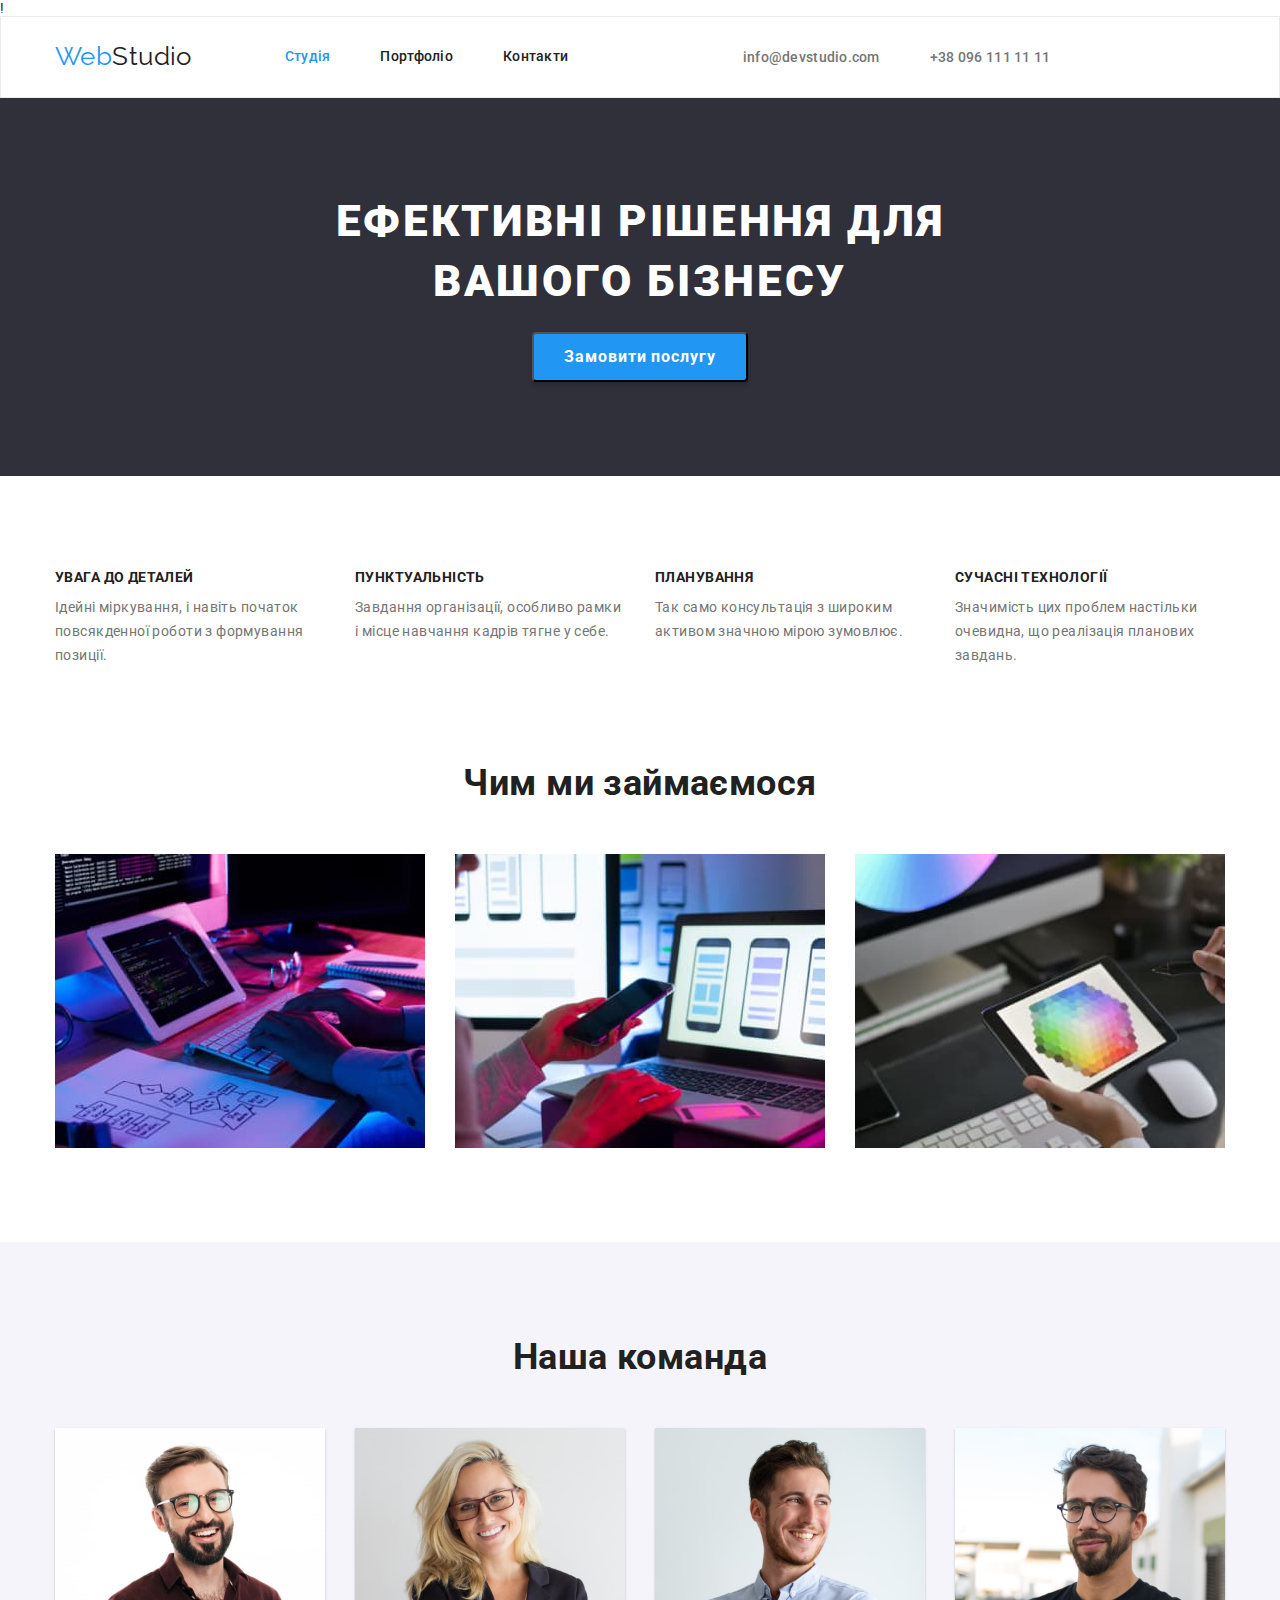
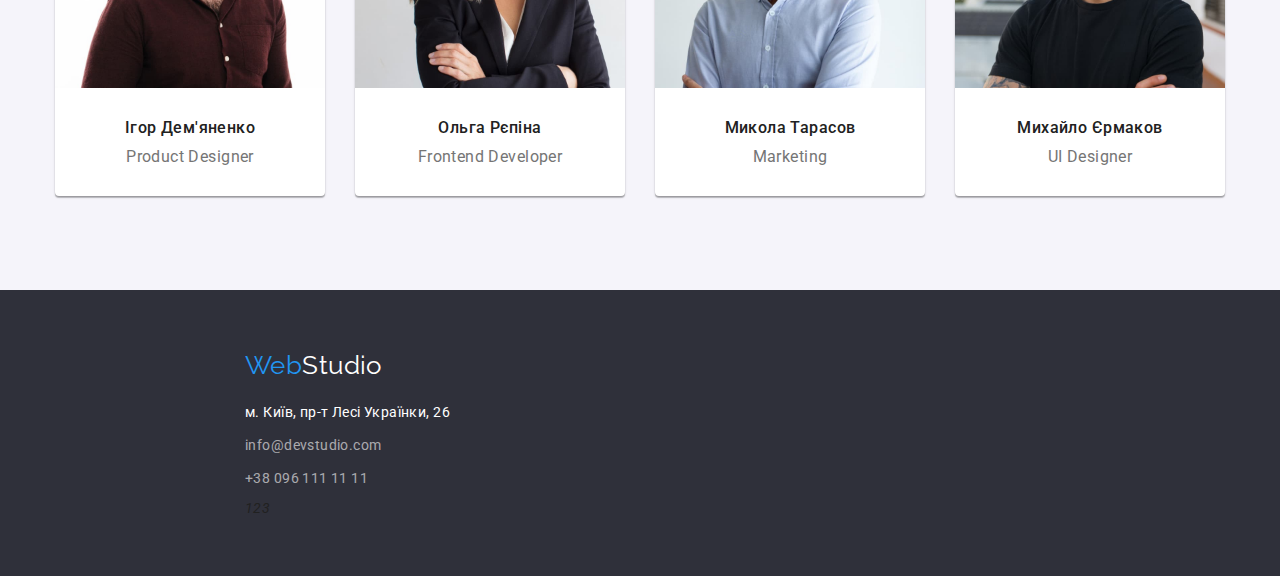
==== index.html @ 1dccf18c "123" ====
<!DOCTYPE html>
<html lang="uk">
	<head>
		<meta charset="UTF-8" />
		<meta http-equiv="X-UA-Compatible" content="IE=edge" />
		<meta name="viewport" content="width=device-width, initial-scale=1.0" />
		<title>Студія</title>
		<link rel="stylesheet" href="https://cdnjs.cloudflare.com/ajax/libs/modern-normalize/1.0.0/modern-normalize.min.css" />
		<link rel="stylesheet" href="./css/styles.css" />
		<link rel="preconnect" href="https://fonts.googleapis.com" />
		<link rel="preconnect" href="https://fonts.gstatic.com" crossorigin />
		<link href="https://fonts.googleapis.com/css2?family=Raleway:wght@700&family=Roboto:wght@400;500;700;900&display=swap" rel="stylesheet" />
		<link rel="stylesheet" href="./css/styles.css" />
	</head>
	!
	<body>
		<!--Шапка-->
		<header class="header">
			<div class="container flex">
				<nav class="flex site-nav">
					<!-- prett-ignore -->
					<a class="logo" href="./index.html"><span class="web">Web</span>Studio</a>
					<ul class="nav-list flex">
						<li class="nav-list-item">
							<a class="nav-link nav-link-current" href="./index.html">Студія</a>
						</li>
						<li class="nav-list-item"><a class="nav-link" href="./portfolio.html">Портфоліо</a></li>
						<li class="nav-list-item"><a class="nav-link" href="#">Контакти</a></li>
					</ul>
				</nav>
				<ul class="contacts-list-top flex">
					<li class="contacts-item">
						<a class="contacts" href="mailto:info@devstudio.com">info@devstudio.com</a>
					</li>
					<li class="contacts-item">
						<a class="contacts" href="tel:+380961111111">+38 096 111 11 11</a>
					</li>
				</ul>
			</div>
		</header>

		<main>
			<!--Секція Герой-->
			<section class="section hero">
				<div class="container">
					<h1 class="hero-headline">Ефективні рішення для вашого бізнесу</h1>
					<button class="hero-btn" type="button">Замовити послугу</button>
				</div>
			</section>
			<!--Секція з особливостями-->
			<section class="section">
				<div class="container">
					<h2 class="tittle-features">Особливості</h2>
					<ul class="features-list flex">
						<li class="features-list-item">
							<h3 class="subtitle-features">УВАГА ДО ДЕТАЛЕЙ</h3>
							<p class="desc-features">Ідейні міркування, і навіть початок повсякденної роботи з формування позиції.</p>
						</li>
						<li class="features-list-item">
							<h3 class="subtitle-features">ПУНКТУАЛЬНІСТЬ</h3>
							<p class="desc-features">Завдання організації, особливо рамки і місце навчання кадрів тягне у себе.</p>
						</li>
						<li class="features-list-item">
							<h3 class="subtitle-features">ПЛАНУВАННЯ</h3>
							<p class="desc-features">Так само консультація з широким активом значною мірою зумовлює.</p>
						</li>
						<li class="features-list-item">
							<h3 class="subtitle-features">СУЧАСНІ ТЕХНОЛОГІЇ</h3>
							<p class="desc-features">Значимість цих проблем настільки очевидна, що реалізація планових завдань.</p>
						</li>
					</ul>
				</div>
			</section>
			<!--Чим ми займаємося-->
			<section class="section our-job">
				<div class="container">
					<h2 class="our-job-tittle">Чим ми займаємося</h2>
					<ul class="our-job-list flex">
						<li class="job-demo">
							<img src="./images/code_writting.jpg" alt="code_writting" width="370" height="294" />
						</li>
						<li class="job-demo">
							<img src="./images/mobile_app.jpg" alt="mobile_app" width="370" height="294" />
						</li>
						<li class="job-demo">
							<img src="./images/java.jpg" alt="java" width="370" height="294" />
						</li>
					</ul>
				</div>
			</section>
			<!--Команда-->
			<section class="section our-team">
				<div class="container">
					<h2 class="section-tittle">Наша команда</h2>
					<ul class="our-team-list flex">
						<li class="team-card">
							<img src="./images/product_designer.jpg" alt="product_designer" width="270" height="260" />
							<div class="team-desc">
								<h3 class="team-members">Ігор Дем'яненко</h3>
								<p class="job-tittle" lang="en">Product Designer</p>
							</div>
						</li>
						<li class="team-card">
							<img src="./images/frontend_developer.jpg" alt="frontend_developer" width="270" height="260" />
							<div class="team-desc">
								<h3 class="team-members">Ольга Рєпіна</h3>
								<p class="job-tittle" lang="en">Frontend Developer</p>
							</div>
						</li>
						<li class="team-card">
							<img src="./images/marketing.jpg" alt="marketing" width="270" height="260" />
							<div class="team-desc">
								<h3 class="team-members">Микола Тарасов</h3>
								<p class="job-tittle" lang="en">Marketing</p>
							</div>
						</li>
						<li class="team-card">
							<img src="./images/ui_designer.jpg" alt="ui_designer" width="270" height="260" />
							<div class="team-desc">
								<h3 class="team-members">Михайло Єрмаков</h3>
								<p class="job-tittle" lang="en">UI Designer</p>
							</div>
						</li>
					</ul>
				</div>
			</section>
		</main>
		<!--Підвал-->
		<footer class="footer">
			<div class="container">
				<!-- prettier-ignore -->
				<a class="logo logo-footer" href="./index.html"><span class="web">Web</span>Studio</a>
				<address class="footer-address">
					<ul class="contacts-footer-list">
						<li class="contacts-footer-item">
							<a class="city-address" href="">м. Київ, пр-т Лесі Українки, 26</a>
						</li>
						<li class="contacts-footer-item">
							<a class="contacts-footer" href="mailto:info@devstudio.com">info@devstudio.com</a>
						</li>
						<li class="contacts-footer-item">
							<a class="contacts-footer" href="tel:+380961111111">+38 096 111 11 11</a>
						</li>
					</ul>
     123
				</address>
			</div>
		</footer>
	</body>
</html>
---- css/styles.css ----
:root {
	--main-black: #212121;
	--main-grey: #757575;
	--main-white: #ffffff;
	--main-blue: #2196f3;
	--font-weight-bold: 700;
	--font-weight-regular: 500;
	--font-size-main: 16px;
}

a,
ul,
h1,
h2,
h3,
p {
	margin: 0px;
	padding: 0px;
}

img {
	display: block;
}

body {
	font-family: Roboto;
	font-size: 14px;
	letter-spacing: 0.03em;
	color: var(--main-black);
	background: var(--main-white);
}

a {
	text-decoration: none;
	color: inherit;
}

ul {
	list-style: none;
}

.container {
	padding: 0px 15px;
	width: 1200px;
	margin: 0 auto;

}

.section {
	padding: 94px 0;
}

/* Навігація */
.header {
	border: 1px solid #ECECEC;

}

.site-nav {
	display: inherit;
}

.flex {
	display: flex;
}

.logo {
	font-family: Raleway;
	font-weight: var(--font-weght-bold);
	font-size: 26px;
	line-height: 1.192;
	padding: 24px 0 25px;

}

.nav-list {
	margin-left: 93px;
}

.nav-link {
	display: block;
	font-weight: var(--font-weight-regular);
	line-height: 1.14;
	color: var(--main-black);
	letter-spacing: 0.02em;
	padding: 32px 0px 32px;
}

.nav-list-item:nth-child(n+2),
.contacts-item:nth-child(2) {
	margin-left: 50px;
}

.web,
.nav-link-current {
	color: var(--main-blue);
}

.nav-link:hover,
.nav-link:focus {
	color: var(--main-blue);
}

.contacts-list-top {
	margin: 0 auto;
}

.contacts {
	display: block;
	padding: 32px 0px 32px;
	line-height: 16px;
	color: var(--main-grey);
	font-weight: var(--font-weight-regular);
	line-height: 1.145;
	letter-spacing: 0.02em;
}

.contacts:hover,
.contacts:focus {
	color: var(--main-grey);
	color: var(--main-blue);
}

/* Герой */
.hero {
	text-align: center;
	background: #2f303a;
	padding: 200 0;
	margin: 0 auto;
}

.hero-headline {
	text-transform: uppercase;
	font-size: 44px;
	line-height: 1.36;
	color: var(--main-white);
	font-weight: 900;
	letter-spacing: 0.06em;
	width: 696px;
	margin: 0 auto;
	margin-bottom: 20px;
}

.hero-btn {
	font-family: inherit;
	font-weight: var(--font-weight-bold);
	font-size: var(--font-size-main);
	line-height: 1.875;
	letter-spacing: 0.06em;
	line-height: 1.88;
	height: 50px;
	width: 216px;
	color: var(--main-white);
	background: var(--main-blue);
	box-shadow: 0px 4px 4px rgba(0, 0, 0, 0.15);
	border-radius: 4px;
	align-items: center;
}

.hero-btn:hover,
.hero-btn:focus {
	color: var(--main-black);
	background: #f5f4fa;
	cursor: pointer;
}

/* Особливості */

.features-list-item {
	width: 270px;
	border-radius: nullpx;
	display: inline-block;
	flex-direction: row;
	text-align: left;

}

.tittle-features {
	display: none;
}

.subtitle-features {
	font-size: 14px;
	line-height: 1.14;

}

.desc-features {
	line-height: 1.71;
	color: var(--main-grey);
	width: 270px;
	margin-top: 10px;
}

/* Чим ми займаемося */
.our-job {
	text-align: center;
	padding-top: 0;
}

.our-job-tittle {
	font-size: 36px;
	line-height: 1.17;
}

.job-demo:nth-child(n+2),
.team-card:nth-child(n+2),
.features-list-item:nth-child(n+2) {
	margin-left: 30px;
}

/*Наша команда */
.our-team {
	text-align: center;
	background: #F5F4FA;

}

.section-tittle {
	font-size: 36px;
	line-height: 1.17;
}

.our-team-list,
.our-job-list {
	margin-top: 50px;
}

.team-card {
	background: #FFFFFF;
	box-shadow: 0px 1px 3px rgba(0, 0, 0, 0.12), 0px 1px 1px rgba(0, 0, 0, 0.14), 0px 2px 1px rgba(0, 0, 0, 0.2);
	border-radius: 0px 0px 4px 4px;
}

.team-desc {
	display: inline-block;
	padding: 30px 0 30px;
}

.team-card:nth-child(n+1) {
	font-weight: var(--font-weight-regular);
	font-size: var(--font-size-main);
	line-height: 1.187;
	flex-basis: 270px;
}

.team-members {
	font-weight: 500;
	font-size: 16px;
	text-align: center;
	margin-bottom: 10px;
}

.job-tittle {
	font-size: var(--font-size-main);
	font-weight: 400;
	line-height: 1.187;
	color: var(--main-grey);
}

/* Футер */
.footer {
	background: #2f303a;
	padding: 60px 230px;
	margin: 0 auto;
}

.city-address {
	line-height: 1.71;
	font-style: normal;
	color: var(--main-white);
}

.logo-footer {
	color: var(--main-white);
	padding: 0;
	margin-bottom: 20px;
}

.footer-address {
	margin-top: 20px;
}

.contacts-footer {
	color: rgba(255, 255, 255, 0.6);
	line-height: 24px;
	font-style: normal;
	line-height: 1.71;
	text-align: left;
}

.contacts-footer-item:nth-child(n+1) {
	padding-bottom: 9px;
}

/* Фільтри */

.main-projects-headline {
	display: none;
}

.filters {
	padding-bottom: 16px;
	justify-content: center;
}

.filters-btn:first-child {
	/* padding: 6px 25px; */
}

.filters-btn {
	font-size: var(--font-size-main);
	font-weight: var(--font-weight-regular);
	line-height: 26px;
	line-height: 1.625;
	color: var(--main-black);
	background: #f5f4fa;
	letter-spacing: 0.03em;
	text-align: center;
	border-radius: 4px;
	box-sizing: border-box;
	font-family: Roboto;
	border: none;
	padding: 6px 22px;
}

.filters-item:nth-child(n + 2) {
	margin-left: 8px;
}

.filters-btn:hover,
.filters-btn:hover {
	color: var(--main-white);
	background: var(--main-blue);
	cursor: pointer;
	box-sizing: border-box;
}

/* Проекти */
.projects-list {
	flex-wrap: wrap;
	margin-top: 34px;
	align-items: center;
}

.projects-item {
	flex-wrap: wrap;
	background: #FFFFFF;

}

.projects-item:nth-child(-n+6) {
	margin-bottom: 30px;
}

.projects-desc {
	margin-top: 0;

}

.projects-item:nth-child(3n+2) {
	margin-left: 30px;
	margin-right: 30px;
}

.projects-desc-block {
	font-size: var(--font-size-main);
	line-height: 1.875;
	color: var(--main-grey);
	padding: 20px 24px 20px;
	border: 1px solid #EEEEEE;
	border-top: none;
}

.projects-headline {
	font-size: 18px;
	line-height: 2;
	letter-spacing: 0.06em;
}
---- css/styles.css ----
:root {
	--main-black: #212121;
	--main-grey: #757575;
	--main-white: #ffffff;
	--main-blue: #2196f3;
	--font-weight-bold: 700;
	--font-weight-regular: 500;
	--font-size-main: 16px;
}

a,
ul,
h1,
h2,
h3,
p {
	margin: 0px;
	padding: 0px;
}

img {
	display: block;
}

body {
	font-family: Roboto;
	font-size: 14px;
	letter-spacing: 0.03em;
	color: var(--main-black);
	background: var(--main-white);
}

a {
	text-decoration: none;
	color: inherit;
}

ul {
	list-style: none;
}

.container {
	padding: 0px 15px;
	width: 1200px;
	margin: 0 auto;

}

.section {
	padding: 94px 0;
}

/* Навігація */
.header {
	border: 1px solid #ECECEC;

}

.site-nav {
	display: inherit;
}

.flex {
	display: flex;
}

.logo {
	font-family: Raleway;
	font-weight: var(--font-weght-bold);
	font-size: 26px;
	line-height: 1.192;
	padding: 24px 0 25px;

}

.nav-list {
	margin-left: 93px;
}

.nav-link {
	display: block;
	font-weight: var(--font-weight-regular);
	line-height: 1.14;
	color: var(--main-black);
	letter-spacing: 0.02em;
	padding: 32px 0px 32px;
}

.nav-list-item:nth-child(n+2),
.contacts-item:nth-child(2) {
	margin-left: 50px;
}

.web,
.nav-link-current {
	color: var(--main-blue);
}

.nav-link:hover,
.nav-link:focus {
	color: var(--main-blue);
}

.contacts-list-top {
	margin: 0 auto;
}

.contacts {
	display: block;
	padding: 32px 0px 32px;
	line-height: 16px;
	color: var(--main-grey);
	font-weight: var(--font-weight-regular);
	line-height: 1.145;
	letter-spacing: 0.02em;
}

.contacts:hover,
.contacts:focus {
	color: var(--main-grey);
	color: var(--main-blue);
}

/* Герой */
.hero {
	text-align: center;
	background: #2f303a;
	padding: 200 0;
	margin: 0 auto;
}

.hero-headline {
	text-transform: uppercase;
	font-size: 44px;
	line-height: 1.36;
	color: var(--main-white);
	font-weight: 900;
	letter-spacing: 0.06em;
	width: 696px;
	margin: 0 auto;
	margin-bottom: 20px;
}

.hero-btn {
	font-family: inherit;
	font-weight: var(--font-weight-bold);
	font-size: var(--font-size-main);
	line-height: 1.875;
	letter-spacing: 0.06em;
	line-height: 1.88;
	height: 50px;
	width: 216px;
	color: var(--main-white);
	background: var(--main-blue);
	box-shadow: 0px 4px 4px rgba(0, 0, 0, 0.15);
	border-radius: 4px;
	align-items: center;
}

.hero-btn:hover,
.hero-btn:focus {
	color: var(--main-black);
	background: #f5f4fa;
	cursor: pointer;
}

/* Особливості */

.features-list-item {
	width: 270px;
	border-radius: nullpx;
	display: inline-block;
	flex-direction: row;
	text-align: left;

}

.tittle-features {
	display: none;
}

.subtitle-features {
	font-size: 14px;
	line-height: 1.14;

}

.desc-features {
	line-height: 1.71;
	color: var(--main-grey);
	width: 270px;
	margin-top: 10px;
}

/* Чим ми займаемося */
.our-job {
	text-align: center;
	padding-top: 0;
}

.our-job-tittle {
	font-size: 36px;
	line-height: 1.17;
}

.job-demo:nth-child(n+2),
.team-card:nth-child(n+2),
.features-list-item:nth-child(n+2) {
	margin-left: 30px;
}

/*Наша команда */
.our-team {
	text-align: center;
	background: #F5F4FA;

}

.section-tittle {
	font-size: 36px;
	line-height: 1.17;
}

.our-team-list,
.our-job-list {
	margin-top: 50px;
}

.team-card {
	background: #FFFFFF;
	box-shadow: 0px 1px 3px rgba(0, 0, 0, 0.12), 0px 1px 1px rgba(0, 0, 0, 0.14), 0px 2px 1px rgba(0, 0, 0, 0.2);
	border-radius: 0px 0px 4px 4px;
}

.team-desc {
	display: inline-block;
	padding: 30px 0 30px;
}

.team-card:nth-child(n+1) {
	font-weight: var(--font-weight-regular);
	font-size: var(--font-size-main);
	line-height: 1.187;
	flex-basis: 270px;
}

.team-members {
	font-weight: 500;
	font-size: 16px;
	text-align: center;
	margin-bottom: 10px;
}

.job-tittle {
	font-size: var(--font-size-main);
	font-weight: 400;
	line-height: 1.187;
	color: var(--main-grey);
}

/* Футер */
.footer {
	background: #2f303a;
	padding: 60px 230px;
	margin: 0 auto;
}

.city-address {
	line-height: 1.71;
	font-style: normal;
	color: var(--main-white);
}

.logo-footer {
	color: var(--main-white);
	padding: 0;
	margin-bottom: 20px;
}

.footer-address {
	margin-top: 20px;
}

.contacts-footer {
	color: rgba(255, 255, 255, 0.6);
	line-height: 24px;
	font-style: normal;
	line-height: 1.71;
	text-align: left;
}

.contacts-footer-item:nth-child(n+1) {
	padding-bottom: 9px;
}

/* Фільтри */

.main-projects-headline {
	display: none;
}

.filters {
	padding-bottom: 16px;
	justify-content: center;
}

.filters-btn:first-child {
	/* padding: 6px 25px; */
}

.filters-btn {
	font-size: var(--font-size-main);
	font-weight: var(--font-weight-regular);
	line-height: 26px;
	line-height: 1.625;
	color: var(--main-black);
	background: #f5f4fa;
	letter-spacing: 0.03em;
	text-align: center;
	border-radius: 4px;
	box-sizing: border-box;
	font-family: Roboto;
	border: none;
	padding: 6px 22px;
}

.filters-item:nth-child(n + 2) {
	margin-left: 8px;
}

.filters-btn:hover,
.filters-btn:hover {
	color: var(--main-white);
	background: var(--main-blue);
	cursor: pointer;
	box-sizing: border-box;
}

/* Проекти */
.projects-list {
	flex-wrap: wrap;
	margin-top: 34px;
	align-items: center;
}

.projects-item {
	flex-wrap: wrap;
	background: #FFFFFF;

}

.projects-item:nth-child(-n+6) {
	margin-bottom: 30px;
}

.projects-desc {
	margin-top: 0;

}

.projects-item:nth-child(3n+2) {
	margin-left: 30px;
	margin-right: 30px;
}

.projects-desc-block {
	font-size: var(--font-size-main);
	line-height: 1.875;
	color: var(--main-grey);
	padding: 20px 24px 20px;
	border: 1px solid #EEEEEE;
	border-top: none;
}

.projects-headline {
	font-size: 18px;
	line-height: 2;
	letter-spacing: 0.06em;
}
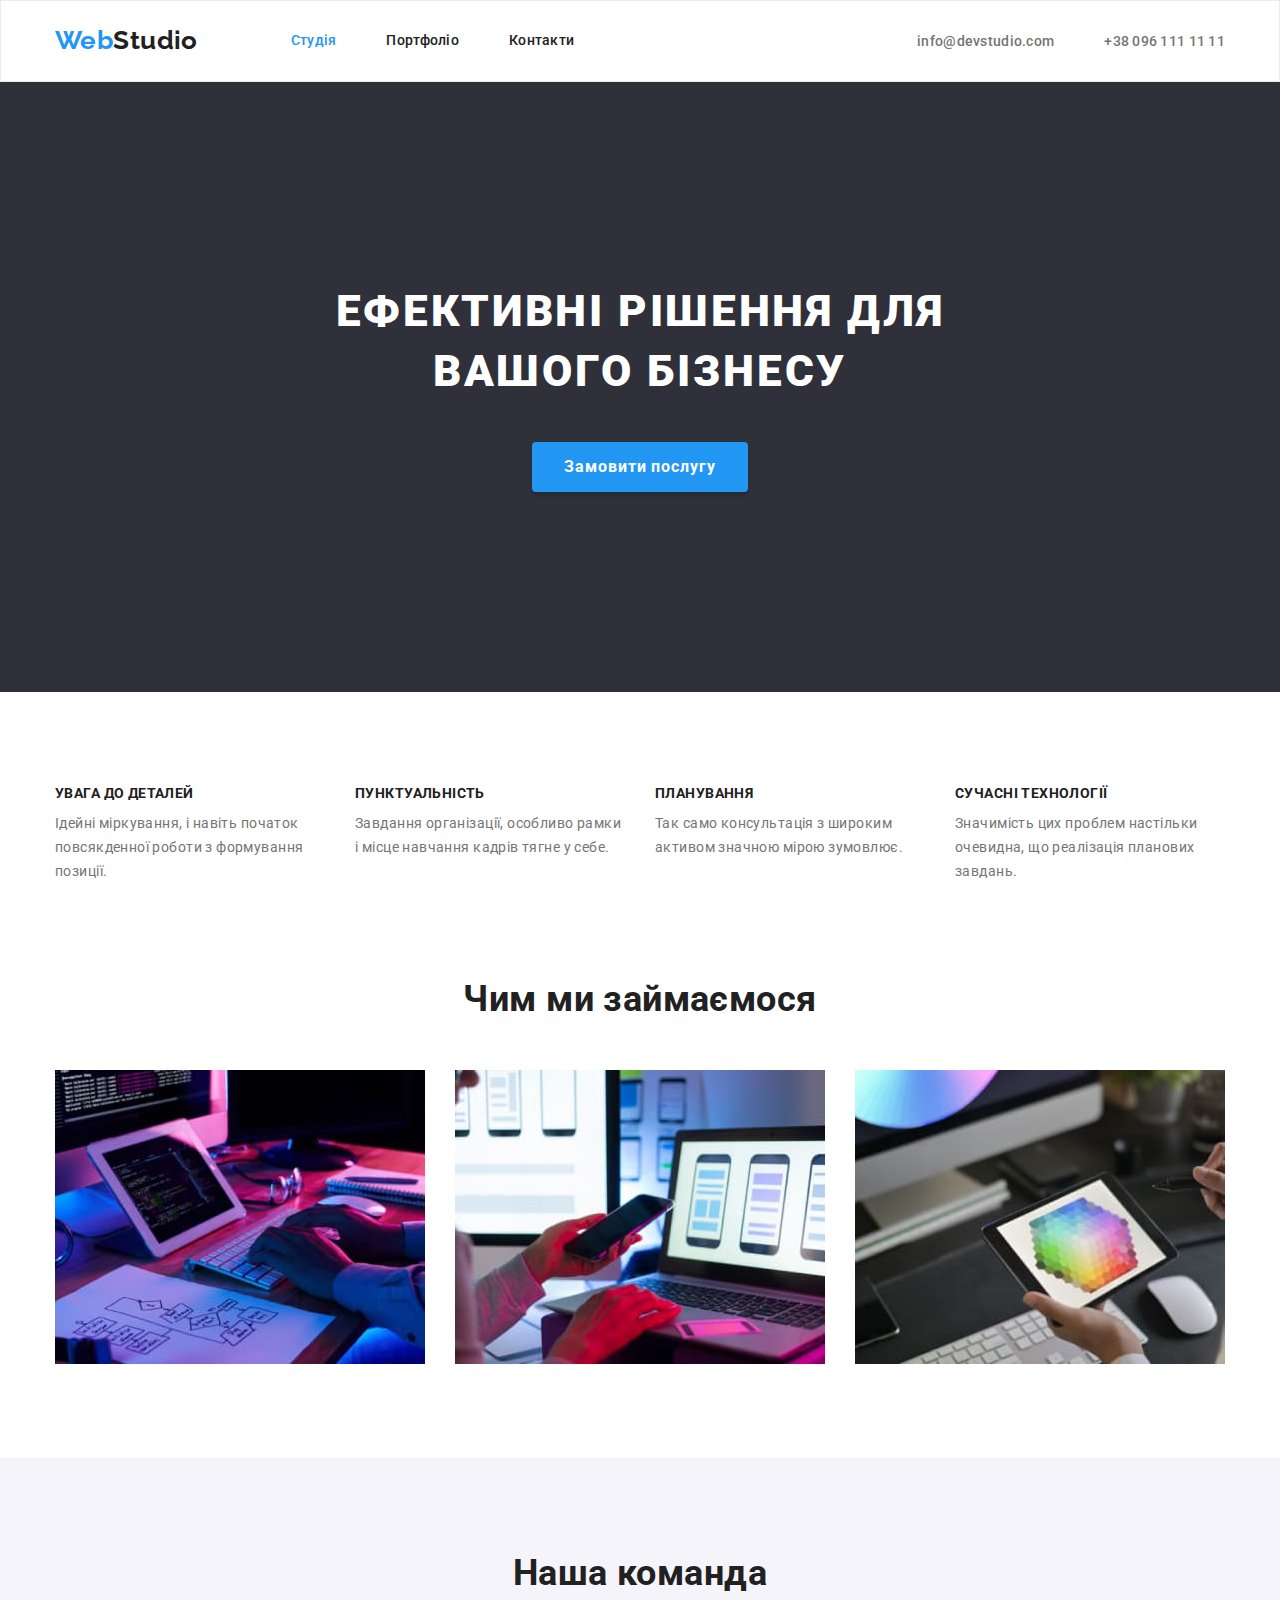
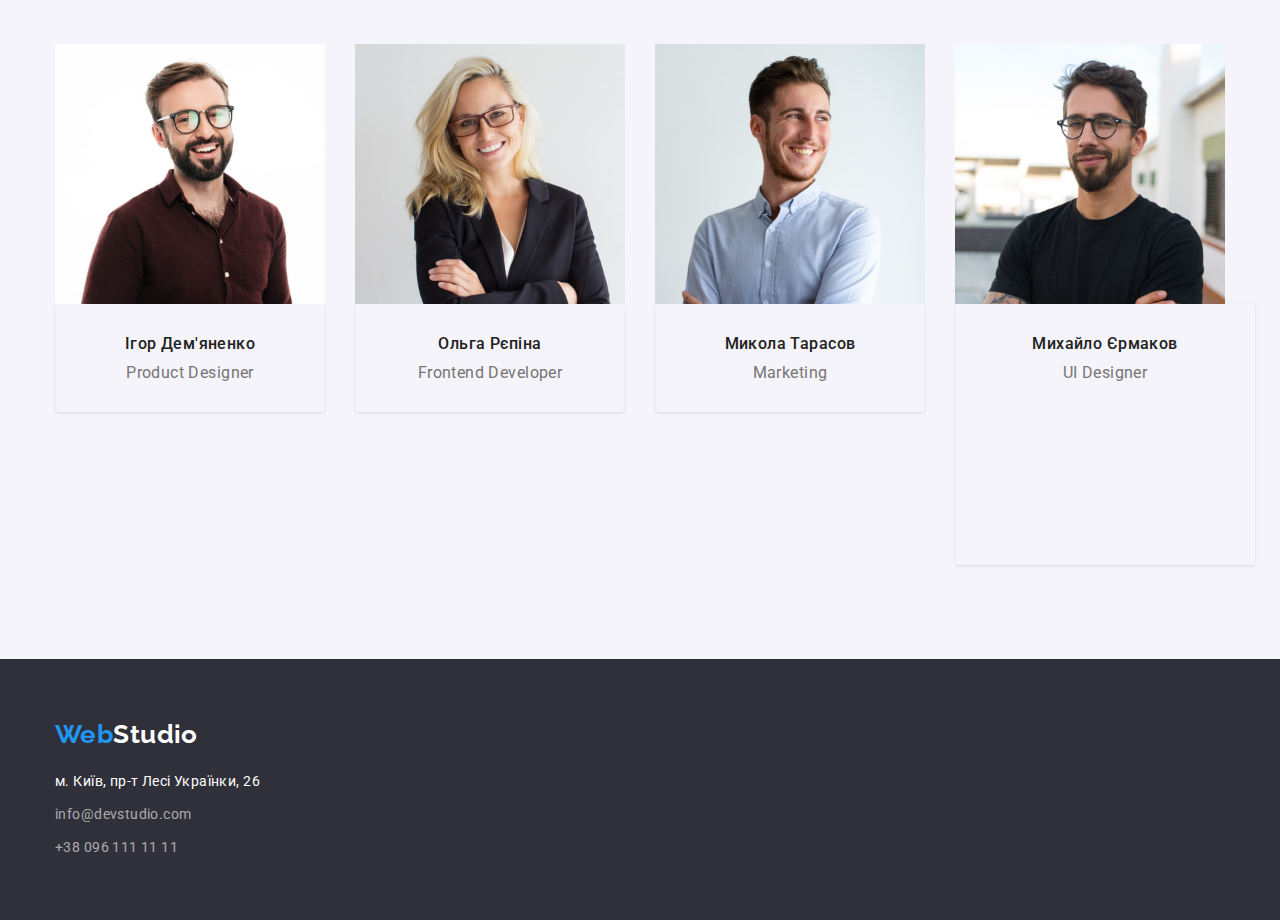
==== commit d5d2d33a: "hw-03-completed" ====
--- a/index.html
+++ b/index.html
@@ -5,32 +5,45 @@
 		<meta http-equiv="X-UA-Compatible" content="IE=edge" />
 		<meta name="viewport" content="width=device-width, initial-scale=1.0" />
 		<title>Студія</title>
-		<link rel="stylesheet" href="https://cdnjs.cloudflare.com/ajax/libs/modern-normalize/1.0.0/modern-normalize.min.css" />
-		<link rel="stylesheet" href="./css/styles.css" />
 		<link rel="preconnect" href="https://fonts.googleapis.com" />
 		<link rel="preconnect" href="https://fonts.gstatic.com" crossorigin />
-		<link href="https://fonts.googleapis.com/css2?family=Raleway:wght@700&family=Roboto:wght@400;500;700;900&display=swap" rel="stylesheet" />
+		<link
+			href="https://fonts.googleapis.com/css2?family=Raleway:wght@700&family=Roboto:wght@400;500;700;900&display=swap"
+			rel="stylesheet"
+		/>
+		<link
+			rel="stylesheet"
+			href="https://cdnjs.cloudflare.com/ajax/libs/modern-normalize/1.1.0/modern-normalize.min.css"
+		/>
 		<link rel="stylesheet" href="./css/styles.css" />
 	</head>
-	!
 	<body>
-		<!--Шапка-->
+		<!--Секція шапка-->
 		<header class="header">
-			<div class="container flex">
+			<div class="flex container">
 				<nav class="flex site-nav">
-					<!-- prett-ignore -->
-					<a class="logo" href="./index.html"><span class="web">Web</span>Studio</a>
-					<ul class="nav-list flex">
+					<!-- prettier-ignore -->
+					<a class="logo" href="./index.html">
+						<span class="web">Web</span>Studio</a>
+					<ul class="flex nav-list">
 						<li class="nav-list-item">
-							<a class="nav-link nav-link-current" href="./index.html">Студія</a>
-						</li>
-						<li class="nav-list-item"><a class="nav-link" href="./portfolio.html">Портфоліо</a></li>
-						<li class="nav-list-item"><a class="nav-link" href="#">Контакти</a></li>
+							<a class="nav-link nav-link-current" href="./index.html">
+								Студія
+							</a>
+						</li>
+						<li class="nav-list-item">
+							<a class="nav-link" href="./portfolio.html">Портфоліо</a>
+						</li>
+						<li class="nav-list-item">
+							<a class="nav-link" href="#">Контакти</a>
+						</li>
 					</ul>
 				</nav>
-				<ul class="contacts-list-top flex">
+				<ul class="flex contacts-list-top">
 					<li class="contacts-item">
-						<a class="contacts" href="mailto:info@devstudio.com">info@devstudio.com</a>
+						<a class="contacts" href="mailto:info@devstudio.com">
+							info@devstudio.com
+						</a>
 					</li>
 					<li class="contacts-item">
 						<a class="contacts" href="tel:+380961111111">+38 096 111 11 11</a>
@@ -38,7 +51,6 @@
 				</ul>
 			</div>
 		</header>
-
 		<main>
 			<!--Секція Герой-->
 			<section class="section hero">
@@ -48,101 +60,164 @@
 				</div>
 			</section>
 			<!--Секція з особливостями-->
-			<section class="section">
-				<div class="container">
-					<h2 class="tittle-features">Особливості</h2>
-					<ul class="features-list flex">
+			<section class="section features">
+				<div class="container">
+					<h2 class="title-features">Особливості</h2>
+					<ul class="flex features-list">
 						<li class="features-list-item">
 							<h3 class="subtitle-features">УВАГА ДО ДЕТАЛЕЙ</h3>
-							<p class="desc-features">Ідейні міркування, і навіть початок повсякденної роботи з формування позиції.</p>
+							<p class="desc-features">
+								Ідейні міркування, і навіть початок повсякденної роботи з
+								формування позиції.
+							</p>
 						</li>
 						<li class="features-list-item">
 							<h3 class="subtitle-features">ПУНКТУАЛЬНІСТЬ</h3>
-							<p class="desc-features">Завдання організації, особливо рамки і місце навчання кадрів тягне у себе.</p>
+							<p class="desc-features">
+								Завдання організації, особливо рамки і місце навчання кадрів
+								тягне у себе.
+							</p>
 						</li>
 						<li class="features-list-item">
 							<h3 class="subtitle-features">ПЛАНУВАННЯ</h3>
-							<p class="desc-features">Так само консультація з широким активом значною мірою зумовлює.</p>
+							<p class="desc-features">
+								Так само консультація з широким активом значною мірою зумовлює.
+							</p>
 						</li>
 						<li class="features-list-item">
 							<h3 class="subtitle-features">СУЧАСНІ ТЕХНОЛОГІЇ</h3>
-							<p class="desc-features">Значимість цих проблем настільки очевидна, що реалізація планових завдань.</p>
-						</li>
-					</ul>
-				</div>
-			</section>
-			<!--Чим ми займаємося-->
+							<p class="desc-features">
+								Значимість цих проблем настільки очевидна, що реалізація
+								планових завдань.
+							</p>
+						</li>
+					</ul>
+				</div>
+			</section>
+			<!--Секція Чим ми займаємося-->
 			<section class="section our-job">
 				<div class="container">
-					<h2 class="our-job-tittle">Чим ми займаємося</h2>
-					<ul class="our-job-list flex">
+					<h2 class="section-tittle">Чим ми займаємося</h2>
+					<ul class="flex our-job-list">
 						<li class="job-demo">
-							<img src="./images/code_writting.jpg" alt="code_writting" width="370" height="294" />
+							<img
+								src="./images/code_writting.jpg"
+								alt="code_writting"
+								width="370"
+								height="294"
+							/>
 						</li>
 						<li class="job-demo">
-							<img src="./images/mobile_app.jpg" alt="mobile_app" width="370" height="294" />
+							<img
+								src="./images/mobile_app.jpg"
+								alt="mobile_app"
+								width="370"
+								height="294"
+							/>
 						</li>
 						<li class="job-demo">
-							<img src="./images/java.jpg" alt="java" width="370" height="294" />
-						</li>
-					</ul>
-				</div>
-			</section>
-			<!--Команда-->
+							<img
+								src="./images/java.jpg"
+								alt="java"
+								width="370"
+								height="294"
+							/>
+						</li>
+					</ul>
+				</div>
+			</section>
+			<!--Секція Команда-->
 			<section class="section our-team">
 				<div class="container">
 					<h2 class="section-tittle">Наша команда</h2>
-					<ul class="our-team-list flex">
-						<li class="team-card">
-							<img src="./images/product_designer.jpg" alt="product_designer" width="270" height="260" />
-							<div class="team-desc">
+					<ul class="flex our-team-list">
+						<li class="team-card">
+							<img
+								src="./images/product_designer.jpg"
+								alt="product_designer"
+								width="270"
+								height="260"
+							/>
+							<div class="team-desk">
 								<h3 class="team-members">Ігор Дем'яненко</h3>
-								<p class="job-tittle" lang="en">Product Designer</p>
-							</div>
-						</li>
-						<li class="team-card">
-							<img src="./images/frontend_developer.jpg" alt="frontend_developer" width="270" height="260" />
-							<div class="team-desc">
+								<p class="job-title" lang="en">Product Designer</p>
+							</div>
+						</li>
+						<li class="team-card">
+							<img
+								src="./images/frontend_developer.jpg"
+								alt="frontend_developer"
+								width="270"
+								height="260"
+							/>
+							<div class="team-desk">
 								<h3 class="team-members">Ольга Рєпіна</h3>
-								<p class="job-tittle" lang="en">Frontend Developer</p>
-							</div>
-						</li>
-						<li class="team-card">
-							<img src="./images/marketing.jpg" alt="marketing" width="270" height="260" />
-							<div class="team-desc">
+								<p class="job-title" lang="en">Frontend Developer</p>
+							</div>
+						</li>
+						<li class="team-card">
+							<img
+								src="./images/marketing.jpg"
+								alt="marketing"
+								width="270"
+								height="260"
+							/>
+							<div class="team-desk">
 								<h3 class="team-members">Микола Тарасов</h3>
-								<p class="job-tittle" lang="en">Marketing</p>
-							</div>
-						</li>
-						<li class="team-card">
-							<img src="./images/ui_designer.jpg" alt="ui_designer" width="270" height="260" />
-							<div class="team-desc">
+								<p class="job-title" lang="en">Marketing</p>
+							</div>
+						</li>
+						<li class="team-card">
+							<img
+								src="./images/ui_designer.jpg"
+								alt="ui_designer"
+								width="270"
+								height="260"
+							/>
+							<div class="team-desk">
 								<h3 class="team-members">Михайло Єрмаков</h3>
-								<p class="job-tittle" lang="en">UI Designer</p>
+								<p class="job-title" lang="en">UI Designer</p>
+								<ul>
+									<li>
+										<svg>
+											
+										</svg>
+								
+									</li>
+									<li></li>
+									<li></li>
+									<li></li>
+								</ul>
 							</div>
 						</li>
 					</ul>
 				</div>
 			</section>
 		</main>
-		<!--Підвал-->
+		<!--Секція Підвал-->
 		<footer class="footer">
-			<div class="container">
+			<div class="container footer-container">
 				<!-- prettier-ignore -->
-				<a class="logo logo-footer" href="./index.html"><span class="web">Web</span>Studio</a>
+				<a class="logo logo-footer" href="./index.html">
+					<span class="web">Web</span>Studio</a>
 				<address class="footer-address">
-					<ul class="contacts-footer-list">
-						<li class="contacts-footer-item">
-							<a class="city-address" href="">м. Київ, пр-т Лесі Українки, 26</a>
-						</li>
-						<li class="contacts-footer-item">
-							<a class="contacts-footer" href="mailto:info@devstudio.com">info@devstudio.com</a>
-						</li>
-						<li class="contacts-footer-item">
-							<a class="contacts-footer" href="tel:+380961111111">+38 096 111 11 11</a>
-						</li>
-					</ul>
-     123
+					<ul>
+						<li class="footer-list-item">
+							<a class="city-address" href="">
+								м. Київ, пр-т Лесі Українки, 26
+							</a>
+						</li>
+						<li class="footer-list-item">
+							<a class="contacts-footer" href="mailto:info@devstudio.com">
+								info@devstudio.com
+							</a>
+						</li>
+						<li class="footer-list-item">
+							<a class="contacts-footer" href="tel:+380961111111">
+								+38 096 111 11 11
+							</a>
+						</li>
+					</ul>
 				</address>
 			</div>
 		</footer>
--- a/css/styles.css
+++ b/css/styles.css
@@ -7,21 +7,18 @@
 	--font-weight-regular: 500;
 	--font-size-main: 16px;
 }
-
-a,
 ul,
 h1,
 h2,
 h3,
+h4,
 p {
-	margin: 0px;
-	padding: 0px;
-}
-
+	margin: 0;
+	padding: 0;
+}
 img {
 	display: block;
 }
-
 body {
 	font-family: Roboto;
 	font-size: 14px;
@@ -30,67 +27,61 @@
 	background: var(--main-white);
 }
 
+.container {
+	width: 1200px;
+	padding: 0 15px;
+	margin: 0 auto;
+}
+.section {
+	padding: 94px 0;
+}
+.header {
+	border: 1px solid #ececec;
+}
+.flex {
+	display: flex;
+}
+
 a {
 	text-decoration: none;
 	color: inherit;
 }
-
 ul {
 	list-style: none;
 }
-
-.container {
-	padding: 0px 15px;
-	width: 1200px;
-	margin: 0 auto;
-
-}
-
-.section {
-	padding: 94px 0;
-}
-
 /* Навігація */
-.header {
-	border: 1px solid #ECECEC;
-
-}
-
-.site-nav {
-	display: inherit;
-}
-
-.flex {
-	display: flex;
-}
-
 .logo {
 	font-family: Raleway;
 	font-weight: var(--font-weght-bold);
 	font-size: 26px;
+	font-weight: 700;
 	line-height: 1.192;
 	padding: 24px 0 25px;
-
+	margin-right: 93px;
+	justify-content: center;
 }
 
 .nav-list {
-	margin-left: 93px;
-}
-
-.nav-link {
-	display: block;
 	font-weight: var(--font-weight-regular);
 	line-height: 1.14;
 	color: var(--main-black);
 	letter-spacing: 0.02em;
-	padding: 32px 0px 32px;
-}
-
-.nav-list-item:nth-child(n+2),
-.contacts-item:nth-child(2) {
+	display: flex;
+	align-items: center;
+}
+.nav-list-item {
+	padding: 32px 0;
+}
+/* .nav-list-item, */
+.contacts-item {
+	padding: 32px 0;
+}
+.contacts-list-top {
+	margin-left: auto;
+}
+.nav-list-item:nth-child(n + 2) {
 	margin-left: 50px;
 }
-
 .web,
 .nav-link-current {
 	color: var(--main-blue);
@@ -100,19 +91,16 @@
 .nav-link:focus {
 	color: var(--main-blue);
 }
-
-.contacts-list-top {
-	margin: 0 auto;
-}
-
+.contacts-item:nth-child(2) {
+	margin-left: 50px;
+}
 .contacts {
-	display: block;
-	padding: 32px 0px 32px;
 	line-height: 16px;
 	color: var(--main-grey);
 	font-weight: var(--font-weight-regular);
 	line-height: 1.145;
 	letter-spacing: 0.02em;
+	display: flex;
 }
 
 .contacts:hover,
@@ -125,8 +113,7 @@
 .hero {
 	text-align: center;
 	background: #2f303a;
-	padding: 200 0;
-	margin: 0 auto;
+	padding: 200px 0;
 }
 
 .hero-headline {
@@ -136,178 +123,138 @@
 	color: var(--main-white);
 	font-weight: 900;
 	letter-spacing: 0.06em;
+	text-align: center;
 	width: 696px;
 	margin: 0 auto;
-	margin-bottom: 20px;
-}
-
+}
 .hero-btn {
 	font-family: inherit;
 	font-weight: var(--font-weight-bold);
 	font-size: var(--font-size-main);
 	line-height: 1.875;
 	letter-spacing: 0.06em;
+	text-align: center;
 	line-height: 1.88;
-	height: 50px;
-	width: 216px;
+	padding: 10px 32px;
 	color: var(--main-white);
 	background: var(--main-blue);
-	box-shadow: 0px 4px 4px rgba(0, 0, 0, 0.15);
+	margin-top: 40px;
+	box-shadow: 0px 4px 4px 0px #00000026;
+	border: none;
 	border-radius: 4px;
-	align-items: center;
-}
-
+}
 .hero-btn:hover,
 .hero-btn:focus {
 	color: var(--main-black);
 	background: #f5f4fa;
 	cursor: pointer;
 }
-
 /* Особливості */
-
-.features-list-item {
-	width: 270px;
-	border-radius: nullpx;
-	display: inline-block;
-	flex-direction: row;
-	text-align: left;
-
-}
-
-.tittle-features {
+.title-features {
 	display: none;
 }
-
+.features-list-item:nth-child(n + 2) {
+	margin-left: 30px;
+}
 .subtitle-features {
 	font-size: 14px;
 	line-height: 1.14;
-
-}
-
+	margin-bottom: 10px;
+}
 .desc-features {
 	line-height: 1.71;
 	color: var(--main-grey);
 	width: 270px;
-	margin-top: 10px;
-}
-
-/* Чим ми займаемося */
+}
+/* <!--Секція Чим ми займаємося--> */
 .our-job {
-	text-align: center;
 	padding-top: 0;
 }
-
-.our-job-tittle {
-	font-size: 36px;
-	line-height: 1.17;
-}
-
-.job-demo:nth-child(n+2),
-.team-card:nth-child(n+2),
-.features-list-item:nth-child(n+2) {
+.job-demo:nth-child(n + 2) {
 	margin-left: 30px;
 }
-
-/*Наша команда */
-.our-team {
-	text-align: center;
-	background: #F5F4FA;
-
-}
-
 .section-tittle {
 	font-size: 36px;
 	line-height: 1.17;
-}
-
-.our-team-list,
-.our-job-list {
-	margin-top: 50px;
-}
-
-.team-card {
-	background: #FFFFFF;
-	box-shadow: 0px 1px 3px rgba(0, 0, 0, 0.12), 0px 1px 1px rgba(0, 0, 0, 0.14), 0px 2px 1px rgba(0, 0, 0, 0.2);
-	border-radius: 0px 0px 4px 4px;
-}
-
-.team-desc {
-	display: inline-block;
-	padding: 30px 0 30px;
-}
-
-.team-card:nth-child(n+1) {
+	text-align: center;
+	margin-bottom: 50px;
+}
+/*Наша команда */
+
+.our-team {
+	text-align: center;
+	background: #f5f4fa;
+}
+
+.team-card:nth-child(n + 2) {
+	margin-left: 30px;
+}
+
+.team-desk {
+	padding-top: 30px;
+	padding-bottom: 30px;
+	border-top: none;
+	border-bottom-right-radius: 4px;
+	border-bottom-left-radius: 4px;
+	box-shadow: 0px 2px 1px 0px #00000033;
+	box-shadow: 0px 1px 1px 0px #00000024;
+	box-shadow: 0px 1px 3px 0px #0000001f;
+}
+
+.team-members {
 	font-weight: var(--font-weight-regular);
 	font-size: var(--font-size-main);
 	line-height: 1.187;
-	flex-basis: 270px;
-}
-
-.team-members {
-	font-weight: 500;
-	font-size: 16px;
-	text-align: center;
 	margin-bottom: 10px;
 }
-
-.job-tittle {
-	font-size: var(--font-size-main);
+.job-title {
+	font-size: var(--font-size-main);
+	line-height: 1.187;
+	color: var(--main-grey);
 	font-weight: 400;
-	line-height: 1.187;
-	color: var(--main-grey);
 }
 
 /* Футер */
 .footer {
 	background: #2f303a;
-	padding: 60px 230px;
-	margin: 0 auto;
-}
-
+	padding: 60px 0;
+}
+
+.footer-address {
+	margin-top: 20px;
+}
+
+.footer-list-item:nth-child(n + 2) {
+	margin-top: 9px;
+}
 .city-address {
 	line-height: 1.71;
 	font-style: normal;
 	color: var(--main-white);
 }
-
 .logo-footer {
 	color: var(--main-white);
+	margin-right: 0;
+
 	padding: 0;
-	margin-bottom: 20px;
-}
-
-.footer-address {
-	margin-top: 20px;
-}
-
+}
 .contacts-footer {
 	color: rgba(255, 255, 255, 0.6);
-	line-height: 24px;
 	font-style: normal;
 	line-height: 1.71;
 	text-align: left;
 }
-
-.contacts-footer-item:nth-child(n+1) {
-	padding-bottom: 9px;
-}
-
 /* Фільтри */
-
-.main-projects-headline {
-	display: none;
+.portfolio {
+	padding: 94px 0;
 }
 
 .filters {
-	padding-bottom: 16px;
 	justify-content: center;
 }
-
-.filters-btn:first-child {
-	/* padding: 6px 25px; */
-}
-
+.filters-item:nth-child(n + 2) {
+	margin-left: 8px;
+}
 .filters-btn {
 	font-size: var(--font-size-main);
 	font-weight: var(--font-weight-regular);
@@ -320,12 +267,8 @@
 	border-radius: 4px;
 	box-sizing: border-box;
 	font-family: Roboto;
+	padding: 6px 22px;
 	border: none;
-	padding: 6px 22px;
-}
-
-.filters-item:nth-child(n + 2) {
-	margin-left: 8px;
 }
 
 .filters-btn:hover,
@@ -335,45 +278,33 @@
 	cursor: pointer;
 	box-sizing: border-box;
 }
-
-/* Проекти */
-.projects-list {
-	flex-wrap: wrap;
-	margin-top: 34px;
-	align-items: center;
-}
-
-.projects-item {
-	flex-wrap: wrap;
-	background: #FFFFFF;
-
-}
-
-.projects-item:nth-child(-n+6) {
-	margin-bottom: 30px;
-}
-
-.projects-desc {
-	margin-top: 0;
-
-}
-
-.projects-item:nth-child(3n+2) {
-	margin-left: 30px;
-	margin-right: 30px;
-}
-
-.projects-desc-block {
-	font-size: var(--font-size-main);
-	line-height: 1.875;
-	color: var(--main-grey);
-	padding: 20px 24px 20px;
-	border: 1px solid #EEEEEE;
+/* Проєкти */
+.main-headline {
+	display: none;
+}
+.projects-desk-block {
+	padding: 20px 24px;
 	border-top: none;
-}
-
+	border: 1px solid #eeeeee;
+}
 .projects-headline {
 	font-size: 18px;
 	line-height: 2;
 	letter-spacing: 0.06em;
-}+	margin-bottom: 4px;
+}
+.projects-desc {
+	font-size: var(--font-size-main);
+	line-height: 1.875;
+	color: var(--main-grey);
+}
+.project-list {
+	flex-wrap: wrap;
+	margin-top: 50px;
+}
+.project-item:nth-child(3n + 2) {
+	margin: 0 30px;
+}
+.project-item:nth-child(-n + 6) {
+	margin-bottom: 30px;
+}
